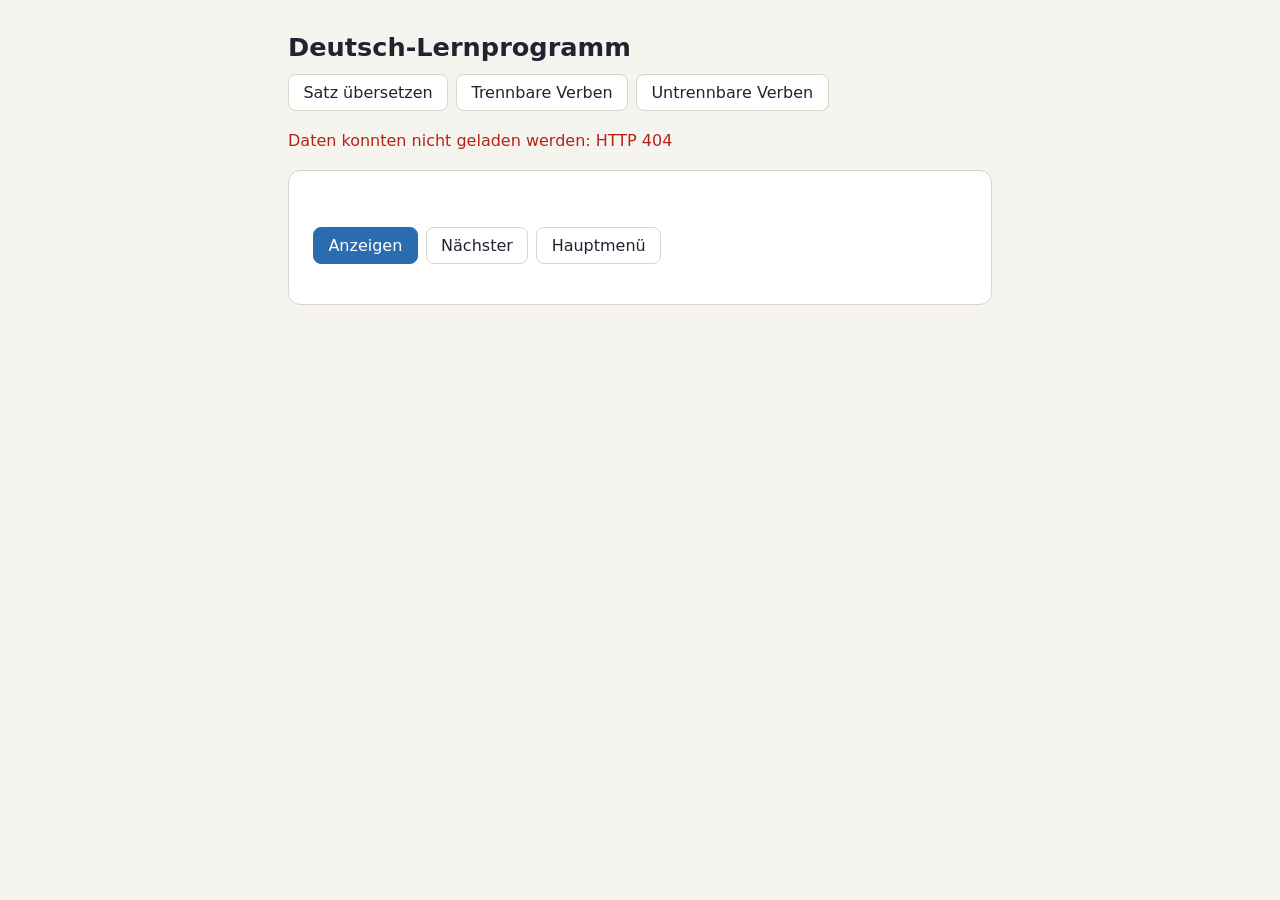
==== ui/index.html @ 7cc459c2 "Add browser UI for the German practice modes Sentence translation and separable/inseparable verb pra" ====
<!DOCTYPE html>
<html lang="de">
<head>
  <meta charset="utf-8">
  <meta name="viewport" content="width=device-width, initial-scale=1">
  <title>Deutsch-Lernprogramm</title>
  <link rel="stylesheet" href="style.css">
</head>
<body>
  <main class="app">
    <header class="app-header">
      <h1>Deutsch-Lernprogramm</h1>
      <nav id="menu" class="menu" aria-label="Hauptmenü">
        <button type="button" data-mode="sentence">Satz übersetzen</button>
        <button type="button" data-mode="separable">Trennbare Verben</button>
        <button type="button" data-mode="inseparable">Untrennbare Verben</button>
      </nav>
    </header>

    <p id="status" class="status" role="status">Lade Daten …</p>

    <section id="practice" class="card" hidden>
      <p id="mode-title" class="mode-title"></p>
      <p id="prompt" class="prompt"></p>
      <div id="answer" class="answer" hidden></div>
      <div class="actions">
        <button type="button" id="reveal">Anzeigen</button>
        <button type="button" id="next">Nächster</button>
        <button type="button" id="home" class="ghost">Hauptmenü</button>
      </div>
      <p class="hint" id="hint"></p>
    </section>
  </main>
  <script src="app.js"></script>
</body>
</html>
---- ui/style.css ----
:root {
  --bg: #f6f4ef;
  --card: #ffffff;
  --ink: #1f2430;
  --muted: #6b7280;
  --accent: #2b6cb0;
  --accent-ink: #ffffff;
  --border: #d9d4c7;
  --de: #1d7a46;
  --en: #9a6700;
  font-family: system-ui, -apple-system, "Segoe UI", sans-serif;
}

* { box-sizing: border-box; }

body {
  margin: 0;
  min-height: 100vh;
  background: var(--bg);
  color: var(--ink);
  display: flex;
  justify-content: center;
  padding: 2rem 1rem;
}

.app {
  width: min(44rem, 100%);
  display: flex;
  flex-direction: column;
  gap: 1.25rem;
}

.app-header h1 {
  margin: 0 0 0.75rem;
  font-size: 1.6rem;
}

.menu {
  display: flex;
  flex-wrap: wrap;
  gap: 0.5rem;
}

button {
  font: inherit;
  padding: 0.5rem 0.9rem;
  border: 1px solid var(--border);
  border-radius: 0.5rem;
  background: var(--card);
  color: var(--ink);
  cursor: pointer;
}

button:hover { border-color: var(--accent); }

button:focus-visible {
  outline: 2px solid var(--accent);
  outline-offset: 2px;
}

button.ghost { background: transparent; }

.menu button[aria-current="true"] {
  background: var(--accent);
  border-color: var(--accent);
  color: var(--accent-ink);
}

.status {
  color: var(--muted);
  margin: 0;
}

.card {
  background: var(--card);
  border: 1px solid var(--border);
  border-radius: 0.75rem;
  padding: 1.5rem;
  display: flex;
  flex-direction: column;
  gap: 1rem;
}

.mode-title {
  margin: 0;
  color: var(--muted);
  font-size: 0.9rem;
  text-transform: uppercase;
  letter-spacing: 0.06em;
}

.prompt {
  margin: 0;
  font-size: 1.5rem;
  line-height: 1.4;
}

.prompt.sentence { color: var(--en); }
.prompt.verb { color: var(--de); }

.answer {
  border-left: 4px solid var(--accent);
  padding: 0.5rem 0.9rem;
  background: #f0f6fc;
  border-radius: 0.25rem;
}

.answer p { margin: 0.25rem 0; }
.answer .label { color: var(--muted); font-size: 0.85rem; }

.actions {
  display: flex;
  flex-wrap: wrap;
  gap: 0.5rem;
}

.actions button:first-child {
  background: var(--accent);
  border-color: var(--accent);
  color: var(--accent-ink);
}

.hint {
  margin: 0;
  color: var(--muted);
  font-size: 0.85rem;
}

.error {
  color: #b42318;
}
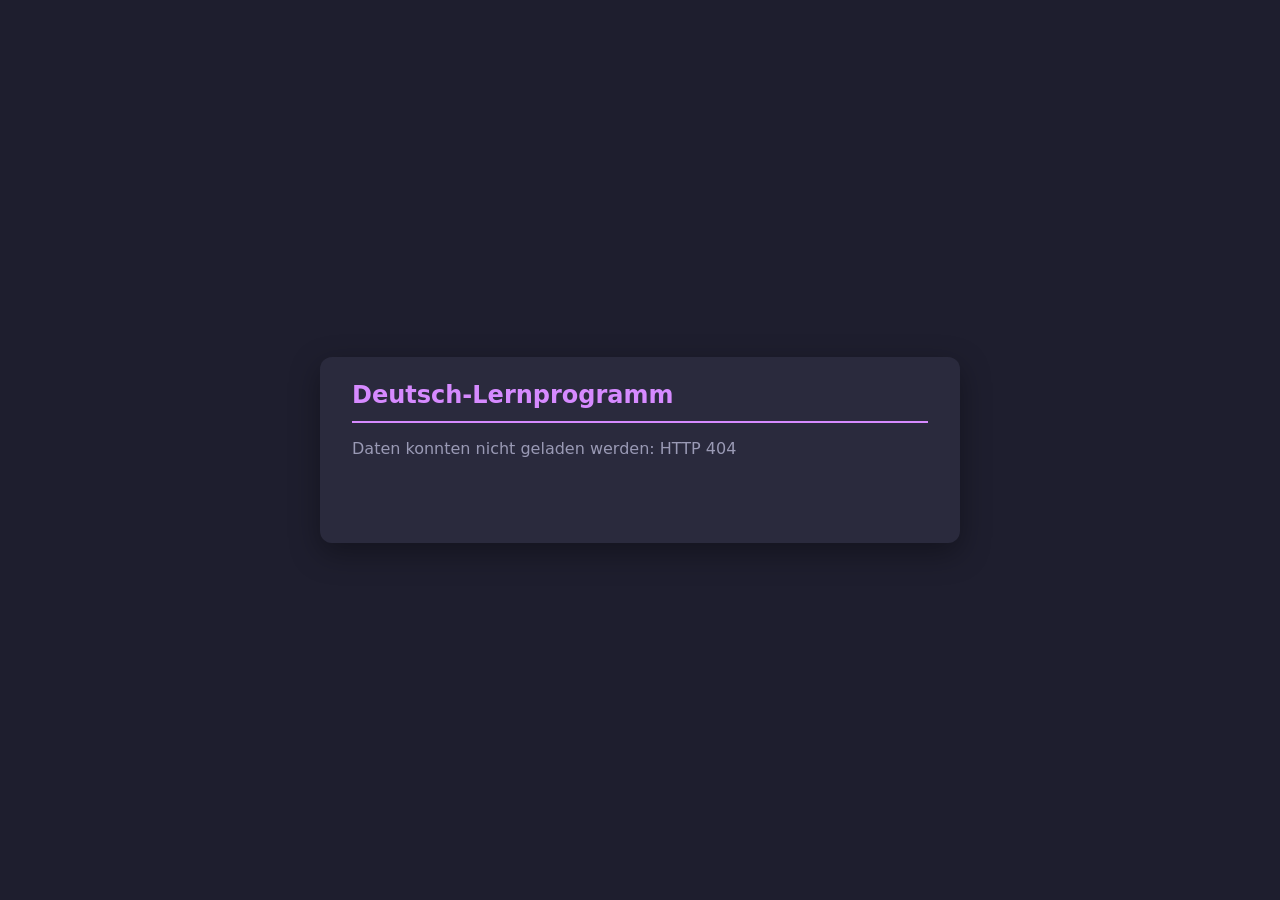
==== commit cbcd1a9b: "Add browser front-end mirroring the terminal practice modes Menu, sentence translation and verb dril" ====
--- a/ui/index.html
+++ b/ui/index.html
@@ -7,29 +7,56 @@
   <link rel="stylesheet" href="style.css">
 </head>
 <body>
-  <main class="app">
-    <header class="app-header">
+  <main class="card">
+    <header>
       <h1>Deutsch-Lernprogramm</h1>
-      <nav id="menu" class="menu" aria-label="Hauptmenü">
-        <button type="button" data-mode="sentence">Satz übersetzen</button>
-        <button type="button" data-mode="separable">Trennbare Verben</button>
-        <button type="button" data-mode="inseparable">Untrennbare Verben</button>
+      <nav id="nav" hidden>
+        <button type="button" data-action="menu" title="Hauptmenü (m)">Hauptmenü</button>
       </nav>
     </header>
 
-    <p id="status" class="status" role="status">Lade Daten …</p>
+    <p id="status" class="status">Lade Daten …</p>
 
-    <section id="practice" class="card" hidden>
-      <p id="mode-title" class="mode-title"></p>
-      <p id="prompt" class="prompt"></p>
-      <div id="answer" class="answer" hidden></div>
+    <section id="menu" hidden>
+      <p class="prompt">Wähle einen Modus:</p>
+      <div class="menu-grid">
+        <button type="button" data-mode="sentence" data-key="1">
+          <span class="key">1</span> Satz übersetzen
+        </button>
+        <button type="button" data-mode="separable" data-key="2">
+          <span class="key">2</span> Trennbare Verben lernen
+        </button>
+        <button type="button" data-mode="inseparable" data-key="3">
+          <span class="key">3</span> Untrennbare Verben lernen
+        </button>
+      </div>
+    </section>
+
+    <section id="sentence" hidden>
+      <p class="hint">n = nächster englischer Satz · t = deutsche Übersetzung · m = Hauptmenü</p>
+      <p class="word lang-en" id="sentence-en"></p>
+      <p class="word lang-de" id="sentence-de" hidden></p>
       <div class="actions">
-        <button type="button" id="reveal">Anzeigen</button>
-        <button type="button" id="next">Nächster</button>
-        <button type="button" id="home" class="ghost">Hauptmenü</button>
+        <button type="button" data-action="toggle-translation" title="Übersetzung (t)">Übersetzung anzeigen</button>
+        <button type="button" data-action="next-sentence" title="Nächster Satz (n)">Nächster Satz</button>
       </div>
-      <p class="hint" id="hint"></p>
     </section>
+
+    <section id="verb" hidden>
+      <p class="hint">b = Bedeutung · n = nächstes Verb · m = Hauptmenü</p>
+      <p class="heading" id="verb-title"></p>
+      <p class="word lang-de" id="verb-de"></p>
+      <div id="verb-answer" class="answer" hidden>
+        <p class="lang-en" id="verb-en"></p>
+        <p class="example" id="verb-example"></p>
+      </div>
+      <div class="actions">
+        <button type="button" data-action="toggle-meaning" title="Bedeutung (b)">Bedeutung anzeigen</button>
+        <button type="button" data-action="next-verb" title="Nächstes Verb (n)">Nächstes Verb</button>
+      </div>
+    </section>
+
+    <p id="message" class="message" role="status" aria-live="polite"></p>
   </main>
   <script src="app.js"></script>
 </body>
--- a/ui/style.css
+++ b/ui/style.css
@@ -1,14 +1,14 @@
 :root {
-  --bg: #f6f4ef;
-  --card: #ffffff;
-  --ink: #1f2430;
-  --muted: #6b7280;
-  --accent: #2b6cb0;
-  --accent-ink: #ffffff;
-  --border: #d9d4c7;
-  --de: #1d7a46;
-  --en: #9a6700;
-  font-family: system-ui, -apple-system, "Segoe UI", sans-serif;
+  --bg: #1e1e2e;
+  --card: #2a2a3d;
+  --text: #e6e6f0;
+  --muted: #9a9ab5;
+  --blue: #6aa9ff;
+  --green: #7fd67f;
+  --yellow: #f5d363;
+  --magenta: #d68aff;
+  --red: #ff7b7b;
+  --cyan: #6fd8e6;
 }
 
 * { box-sizing: border-box; }
@@ -16,116 +16,129 @@
 body {
   margin: 0;
   min-height: 100vh;
+  display: flex;
+  align-items: center;
+  justify-content: center;
+  padding: 1rem;
   background: var(--bg);
-  color: var(--ink);
-  display: flex;
-  justify-content: center;
-  padding: 2rem 1rem;
+  color: var(--text);
+  font-family: system-ui, -apple-system, "Segoe UI", sans-serif;
 }
 
-.app {
-  width: min(44rem, 100%);
-  display: flex;
-  flex-direction: column;
-  gap: 1.25rem;
+.card {
+  width: min(640px, 100%);
+  background: var(--card);
+  border-radius: 12px;
+  padding: 1.5rem 2rem 2rem;
+  box-shadow: 0 10px 30px rgba(0, 0, 0, 0.35);
 }
 
-.app-header h1 {
-  margin: 0 0 0.75rem;
-  font-size: 1.6rem;
+header {
+  display: flex;
+  justify-content: space-between;
+  align-items: center;
+  gap: 1rem;
+  border-bottom: 2px solid var(--magenta);
+  padding-bottom: 0.75rem;
+  margin-bottom: 1rem;
 }
 
-.menu {
-  display: flex;
-  flex-wrap: wrap;
-  gap: 0.5rem;
+h1 {
+  margin: 0;
+  font-size: 1.5rem;
+  color: var(--magenta);
+}
+
+.heading {
+  margin: 0 0 0.5rem;
+  color: var(--yellow);
+  font-weight: 600;
+}
+
+.prompt { color: var(--cyan); }
+
+.hint {
+  color: var(--cyan);
+  font-size: 0.9rem;
+  margin: 0 0 1rem;
+}
+
+.status, .message {
+  color: var(--muted);
+  min-height: 1.25em;
+}
+
+.message { color: var(--red); }
+
+.word {
+  font-size: 1.6rem;
+  line-height: 1.4;
+  margin: 1.5rem 0;
+  text-align: center;
+  overflow-wrap: anywhere;
+}
+
+.lang-en { color: var(--yellow); }
+.lang-de { color: var(--green); }
+
+.answer {
+  text-align: center;
+  margin-bottom: 1rem;
+}
+
+.answer .lang-en {
+  color: var(--blue);
+  font-size: 1.2rem;
+  font-weight: 600;
+}
+
+.example {
+  color: var(--muted);
+  font-style: italic;
+  margin: 0.5rem 0 0;
+}
+
+.menu-grid {
+  display: grid;
+  gap: 0.75rem;
+}
+
+.key {
+  display: inline-block;
+  min-width: 1.5rem;
+  text-align: center;
+  color: var(--green);
+  font-weight: 700;
+  margin-right: 0.5rem;
 }
 
 button {
   font: inherit;
-  padding: 0.5rem 0.9rem;
-  border: 1px solid var(--border);
-  border-radius: 0.5rem;
-  background: var(--card);
-  color: var(--ink);
+  color: var(--text);
+  background: #353550;
+  border: 1px solid #4a4a6a;
+  border-radius: 8px;
+  padding: 0.6rem 1rem;
   cursor: pointer;
+  text-align: left;
 }
 
-button:hover { border-color: var(--accent); }
-
-button:focus-visible {
-  outline: 2px solid var(--accent);
+button:hover, button:focus-visible {
+  background: #414165;
+  outline: 2px solid var(--blue);
   outline-offset: 2px;
 }
-
-button.ghost { background: transparent; }
-
-.menu button[aria-current="true"] {
-  background: var(--accent);
-  border-color: var(--accent);
-  color: var(--accent-ink);
-}
-
-.status {
-  color: var(--muted);
-  margin: 0;
-}
-
-.card {
-  background: var(--card);
-  border: 1px solid var(--border);
-  border-radius: 0.75rem;
-  padding: 1.5rem;
-  display: flex;
-  flex-direction: column;
-  gap: 1rem;
-}
-
-.mode-title {
-  margin: 0;
-  color: var(--muted);
-  font-size: 0.9rem;
-  text-transform: uppercase;
-  letter-spacing: 0.06em;
-}
-
-.prompt {
-  margin: 0;
-  font-size: 1.5rem;
-  line-height: 1.4;
-}
-
-.prompt.sentence { color: var(--en); }
-.prompt.verb { color: var(--de); }
-
-.answer {
-  border-left: 4px solid var(--accent);
-  padding: 0.5rem 0.9rem;
-  background: #f0f6fc;
-  border-radius: 0.25rem;
-}
-
-.answer p { margin: 0.25rem 0; }
-.answer .label { color: var(--muted); font-size: 0.85rem; }
 
 .actions {
   display: flex;
   flex-wrap: wrap;
-  gap: 0.5rem;
+  gap: 0.75rem;
+  justify-content: center;
 }
 
-.actions button:first-child {
-  background: var(--accent);
-  border-color: var(--accent);
-  color: var(--accent-ink);
+nav button {
+  padding: 0.35rem 0.75rem;
+  font-size: 0.9rem;
 }
 
-.hint {
-  margin: 0;
-  color: var(--muted);
-  font-size: 0.85rem;
-}
-
-.error {
-  color: #b42318;
-}
+[hidden] { display: none !important; }
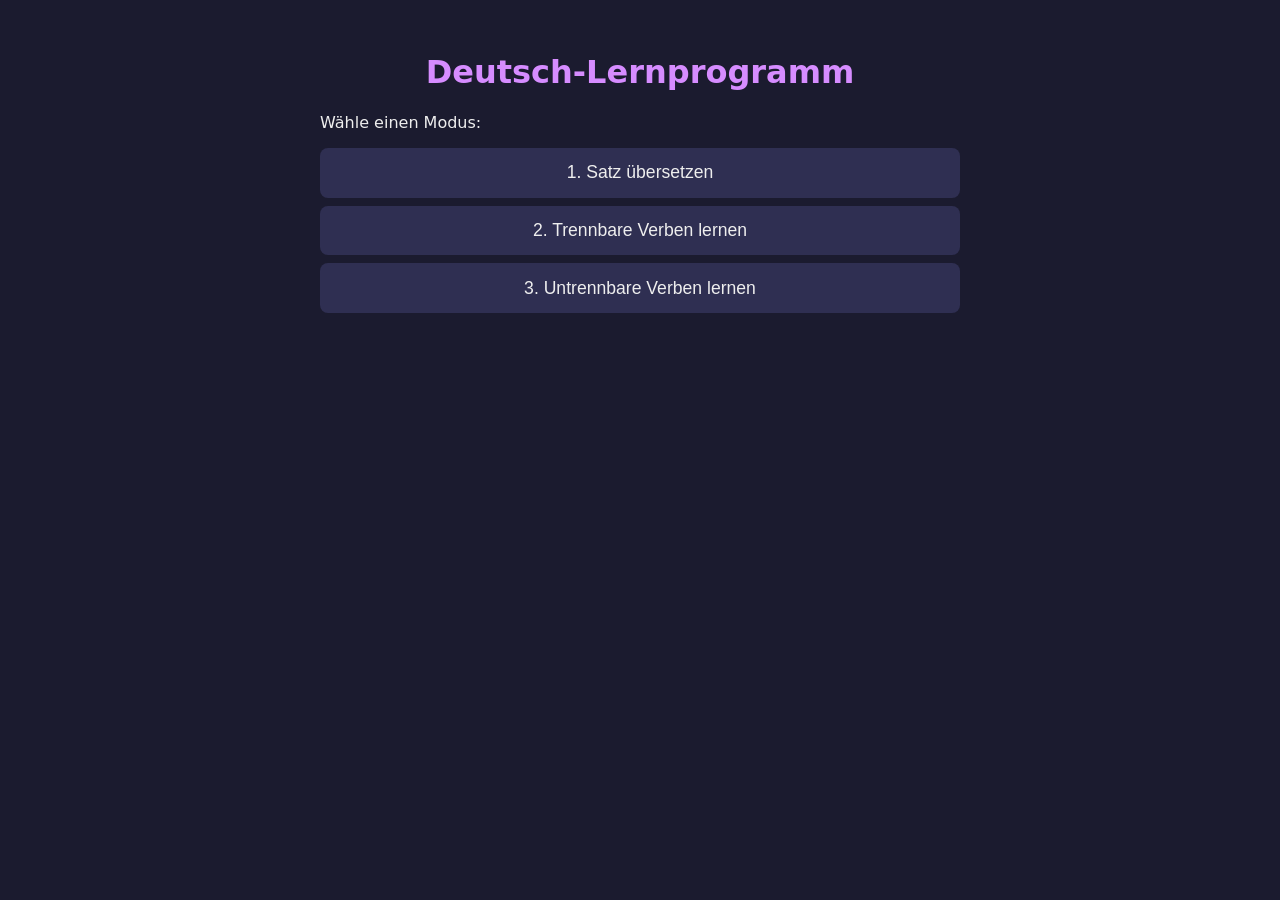
==== commit f85e78b1: "Add web UI for German practice Co-Authored-By: Claude Sonnet 5.5 <noreply@anthropic.com>" ====
--- a/ui/index.html
+++ b/ui/index.html
@@ -1,63 +1,82 @@
-<!DOCTYPE html>
+<!doctype html>
 <html lang="de">
 <head>
-  <meta charset="utf-8">
-  <meta name="viewport" content="width=device-width, initial-scale=1">
-  <title>Deutsch-Lernprogramm</title>
-  <link rel="stylesheet" href="style.css">
+<meta charset="utf-8">
+<meta name="viewport" content="width=device-width, initial-scale=1">
+<title>Deutsch-Lernprogramm</title>
+<style>
+  body { font-family: system-ui, sans-serif; background: #1b1b2f; color: #eee; margin: 0;
+         display: flex; justify-content: center; padding: 2rem 1rem; }
+  main { width: 100%; max-width: 640px; }
+  h1 { color: #d68cff; text-align: center; }
+  .menu button, .actions button { display: block; width: 100%; margin: .5rem 0; padding: .9rem;
+         font-size: 1.1rem; border: 0; border-radius: 8px; cursor: pointer; background: #2f2f52; color: #eee; }
+  .menu button:hover, .actions button:hover { background: #44447a; }
+  .actions { display: flex; gap: .5rem; }
+  .card { background: #26264a; border-radius: 12px; padding: 1.5rem; margin: 1rem 0; min-height: 4rem; }
+  .en { color: #ffd54f; font-size: 1.3rem; }
+  .de { color: #69f0ae; font-size: 1.3rem; margin-top: 1rem; }
+  .hint { color: #888; font-size: .85rem; text-align: center; }
+  [hidden] { display: none !important; }
+</style>
 </head>
 <body>
-  <main class="card">
-    <header>
-      <h1>Deutsch-Lernprogramm</h1>
-      <nav id="nav" hidden>
-        <button type="button" data-action="menu" title="Hauptmenü (m)">Hauptmenü</button>
-      </nav>
-    </header>
+<main>
+  <h1>Deutsch-Lernprogramm</h1>
+  <section id="menu" class="menu">
+    <p>Wähle einen Modus:</p>
+    <button data-mode="sentences">1. Satz übersetzen</button>
+    <button data-mode="separable">2. Trennbare Verben lernen</button>
+    <button data-mode="inseparable">3. Untrennbare Verben lernen</button>
+  </section>
+  <section id="practice" hidden>
+    <h2 id="title"></h2>
+    <div class="card"><div id="prompt" class="en"></div><div id="answer" class="de" hidden></div></div>
+    <div class="actions">
+      <button id="reveal"></button>
+      <button id="next">Nächster (n)</button>
+      <button id="back">Hauptmenü (m)</button>
+    </div>
+    <p class="hint">Tastatur: Leertaste/t/b = anzeigen, n = weiter, m = Menü</p>
+  </section>
+</main>
+<script>
+const TITLES = { sentences: "Übersetzungsübung", separable: "Trennbare Präfixe", inseparable: "Untrennbare Präfixe" };
+const $ = id => document.getElementById(id);
+let mode = null, item = null;
 
-    <p id="status" class="status">Lade Daten …</p>
+function esc(s) { const d = document.createElement("div"); d.textContent = s; return d.innerHTML; }
 
-    <section id="menu" hidden>
-      <p class="prompt">Wähle einen Modus:</p>
-      <div class="menu-grid">
-        <button type="button" data-mode="sentence" data-key="1">
-          <span class="key">1</span> Satz übersetzen
-        </button>
-        <button type="button" data-mode="separable" data-key="2">
-          <span class="key">2</span> Trennbare Verben lernen
-        </button>
-        <button type="button" data-mode="inseparable" data-key="3">
-          <span class="key">3</span> Untrennbare Verben lernen
-        </button>
-      </div>
-    </section>
+async function next() {
+  const r = await fetch("/api/random/" + mode);
+  item = await r.json();
+  $("answer").hidden = true;
+  $("prompt").textContent = mode === "sentences" ? "🇬🇧  " + item.english : "🇩🇪  " + item.german;
+  $("prompt").className = mode === "sentences" ? "en" : "de";
+}
+function reveal() {
+  if (!item) return;
+  $("answer").innerHTML = mode === "sentences" ? "🇩🇪  " + esc(item.german)
+    : "Bedeutung: " + esc(item.english) + "<br><br><small>Beispiel: " + esc(item.example) + "</small>";
+  $("answer").hidden = false;
+}
+function start(m) {
+  mode = m;
+  $("menu").hidden = true; $("practice").hidden = false;
+  $("title").textContent = TITLES[m];
+  $("reveal").textContent = m === "sentences" ? "Übersetzung (t)" : "Bedeutung (b)";
+  next();
+}
+function menu() { mode = null; $("menu").hidden = false; $("practice").hidden = true; }
 
-    <section id="sentence" hidden>
-      <p class="hint">n = nächster englischer Satz · t = deutsche Übersetzung · m = Hauptmenü</p>
-      <p class="word lang-en" id="sentence-en"></p>
-      <p class="word lang-de" id="sentence-de" hidden></p>
-      <div class="actions">
-        <button type="button" data-action="toggle-translation" title="Übersetzung (t)">Übersetzung anzeigen</button>
-        <button type="button" data-action="next-sentence" title="Nächster Satz (n)">Nächster Satz</button>
-      </div>
-    </section>
-
-    <section id="verb" hidden>
-      <p class="hint">b = Bedeutung · n = nächstes Verb · m = Hauptmenü</p>
-      <p class="heading" id="verb-title"></p>
-      <p class="word lang-de" id="verb-de"></p>
-      <div id="verb-answer" class="answer" hidden>
-        <p class="lang-en" id="verb-en"></p>
-        <p class="example" id="verb-example"></p>
-      </div>
-      <div class="actions">
-        <button type="button" data-action="toggle-meaning" title="Bedeutung (b)">Bedeutung anzeigen</button>
-        <button type="button" data-action="next-verb" title="Nächstes Verb (n)">Nächstes Verb</button>
-      </div>
-    </section>
-
-    <p id="message" class="message" role="status" aria-live="polite"></p>
-  </main>
-  <script src="app.js"></script>
+document.querySelectorAll("[data-mode]").forEach(b => b.onclick = () => start(b.dataset.mode));
+$("reveal").onclick = reveal; $("next").onclick = next; $("back").onclick = menu;
+document.addEventListener("keydown", e => {
+  if (!mode) return;
+  if ("tb ".includes(e.key.toLowerCase())) { e.preventDefault(); reveal(); }
+  else if (e.key.toLowerCase() === "n") next();
+  else if (e.key.toLowerCase() === "m") menu();
+});
+</script>
 </body>
 </html>
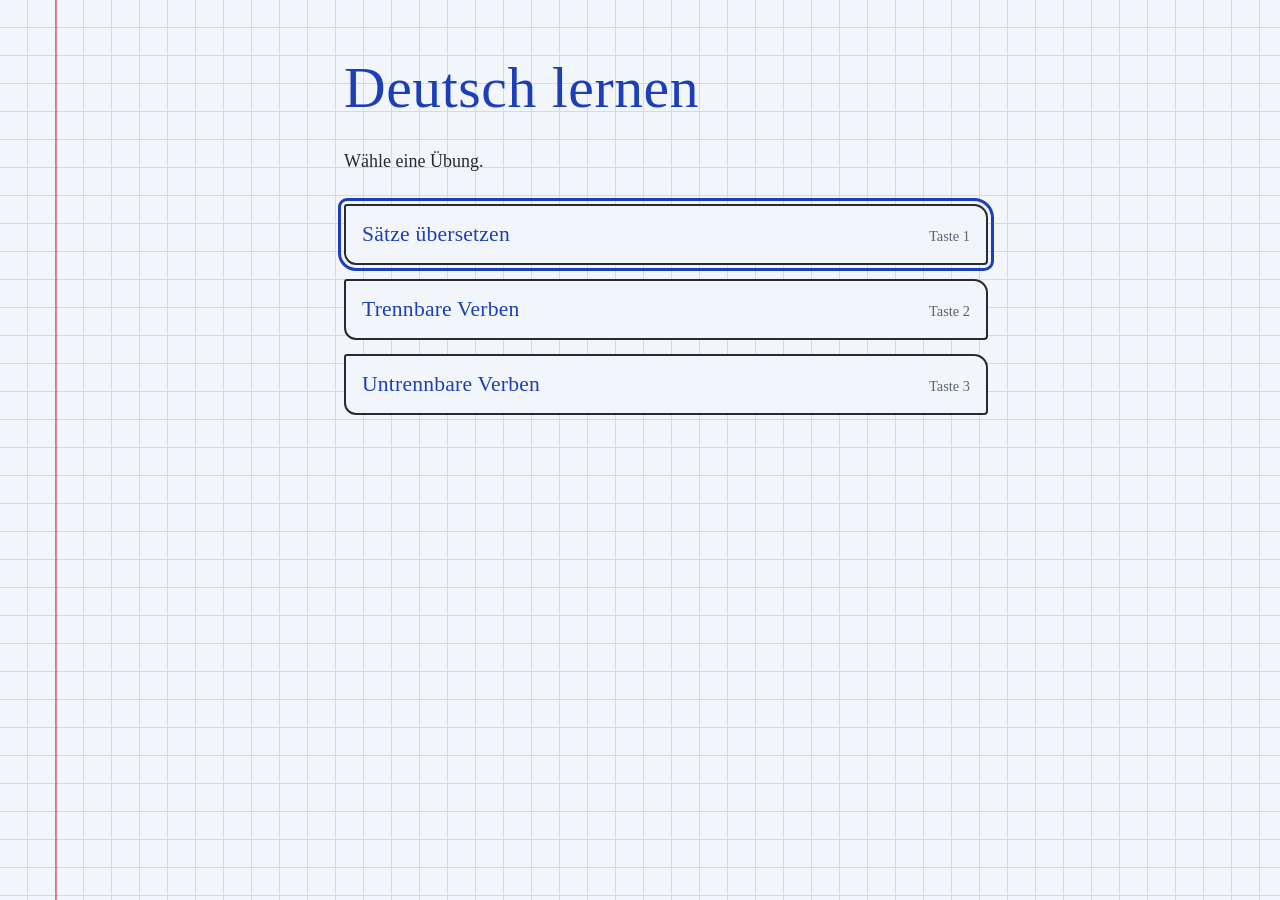
==== commit 8f57a178: "Add browser UI for German practice Co-Authored-By: Claude Sonnet 5.5 <noreply@anthropic.com>" ====
--- a/ui/index.html
+++ b/ui/index.html
@@ -5,78 +5,199 @@
 <meta name="viewport" content="width=device-width, initial-scale=1">
 <title>Deutsch-Lernprogramm</title>
 <style>
-  body { font-family: system-ui, sans-serif; background: #1b1b2f; color: #eee; margin: 0;
-         display: flex; justify-content: center; padding: 2rem 1rem; }
-  main { width: 100%; max-width: 640px; }
-  h1 { color: #d68cff; text-align: center; }
-  .menu button, .actions button { display: block; width: 100%; margin: .5rem 0; padding: .9rem;
-         font-size: 1.1rem; border: 0; border-radius: 8px; cursor: pointer; background: #2f2f52; color: #eee; }
-  .menu button:hover, .actions button:hover { background: #44447a; }
-  .actions { display: flex; gap: .5rem; }
-  .card { background: #26264a; border-radius: 12px; padding: 1.5rem; margin: 1rem 0; min-height: 4rem; }
-  .en { color: #ffd54f; font-size: 1.3rem; }
-  .de { color: #69f0ae; font-size: 1.3rem; margin-top: 1rem; }
-  .hint { color: #888; font-size: .85rem; text-align: center; }
-  [hidden] { display: none !important; }
+  :root {
+    --paper: #f2f6fb;
+    --grid: #cfdbea;
+    --ink: #1c3fb8;
+    --graphite: #262a33;
+    --pen: #d62839;
+    --marker: #f6cf3c;
+    --cell: 28px;
+  }
+  * { box-sizing: border-box; }
+  html { min-height: 100%; }
+  body {
+    margin: 0; min-height: 100vh; color: var(--graphite);
+    font: 18px/1.6 "Iowan Old Style", "Palatino Linotype", Palatino, Georgia, serif;
+    background-color: var(--paper);
+    background-image:
+      linear-gradient(var(--grid) 1px, transparent 1px),
+      linear-gradient(90deg, var(--grid) 1px, transparent 1px);
+    background-size: var(--cell) var(--cell);
+    background-position: -1px -1px;
+  }
+  /* Rand wie im Schulheft: red margin line */
+  body::before {
+    content: ""; position: fixed; inset: 0 auto 0 calc(var(--cell) * 2 - 1px);
+    width: 2px; background: var(--pen); opacity: .55; pointer-events: none;
+  }
+  main { max-width: 46rem; margin: 0 auto; padding: calc(var(--cell) * 2) 1.25rem calc(var(--cell) * 3) 4.5rem; }
+  h1, h2, .hand {
+    font-family: "Segoe Print", "Bradley Hand", "Comic Sans MS", "Marker Felt", cursive;
+    color: var(--ink); font-weight: 400; letter-spacing: .01em;
+  }
+  h1 { font-size: clamp(2.2rem, 7vw, 3.6rem); line-height: 1.1; margin: 0 0 var(--cell); }
+  h2 { font-size: 1.5rem; margin: 0 0 var(--cell); line-height: var(--cell); }
+  p { margin: 0 0 var(--cell); }
+
+  .menu { display: grid; gap: 14px; padding: 0; margin: 0; list-style: none; }
+  button { font: inherit; color: inherit; cursor: pointer; }
+  .menu button {
+    width: 100%; text-align: left; padding: .7rem 1rem; background: var(--paper);
+    border: 2px solid var(--graphite); border-radius: 3px 14px 4px 12px;
+    display: flex; justify-content: space-between; align-items: baseline; gap: 1rem;
+    transition: transform .12s, box-shadow .12s;
+  }
+  .menu button:hover { transform: translate(-2px,-2px); box-shadow: 4px 4px 0 var(--ink); }
+  .menu small { color: #5b6272; font-size: .9rem; }
+  .menu .hand { font-size: 1.35rem; }
+
+  :focus-visible { outline: 3px solid var(--ink); outline-offset: 3px; }
+
+  .back { background: none; border: 0; padding: 0; margin-bottom: var(--cell); color: var(--ink); text-decoration: underline; text-underline-offset: 4px; }
+
+  .prompt { font-size: clamp(1.4rem, 4.5vw, 2rem); line-height: calc(var(--cell) * 1.5); margin: 0 0 var(--cell); }
+  .prefix { background: linear-gradient(transparent 55%, var(--marker) 55% 92%, transparent 92%); }
+  .sep { color: var(--pen); }
+  .answer {
+    min-height: calc(var(--cell) * 3); margin: 0 0 var(--cell);
+    font-family: "Segoe Print", "Bradley Hand", "Comic Sans MS", "Marker Felt", cursive;
+    color: var(--ink); font-size: clamp(1.25rem, 4vw, 1.7rem); line-height: calc(var(--cell) * 1.5);
+  }
+  .answer[hidden] { display: block; visibility: hidden; }
+  .answer:not([hidden]) { animation: write .5s steps(24) both; }
+  .answer .note { display: block; color: var(--graphite); font-family: inherit; font-size: 1rem; margin-top: .25rem; }
+  .answer .note b { color: var(--pen); font-weight: 400; }
+  @keyframes write { from { clip-path: inset(0 100% 0 0); } to { clip-path: inset(0 0 0 0); } }
+
+  .actions { display: flex; flex-wrap: wrap; gap: 12px; }
+  .actions button {
+    padding: .5rem 1rem; background: var(--paper); border: 2px solid var(--graphite);
+    border-radius: 3px 12px 3px 12px;
+  }
+  .actions button.primary { background: var(--ink); border-color: var(--ink); color: #fff; }
+  kbd { font: inherit; font-size: .85em; border-bottom: 2px solid currentColor; padding: 0 .15em; margin-left: .35em; opacity: .8; }
+  .err { color: var(--pen); }
+  @media (max-width: 520px) {
+    body::before { left: 30px; } main { padding-left: 46px; }
+  }
+  @media (prefers-reduced-motion: reduce) {
+    .answer:not([hidden]) { animation: none; }
+    .menu button { transition: none; }
+  }
 </style>
 </head>
 <body>
-<main>
-  <h1>Deutsch-Lernprogramm</h1>
-  <section id="menu" class="menu">
-    <p>Wähle einen Modus:</p>
-    <button data-mode="sentences">1. Satz übersetzen</button>
-    <button data-mode="separable">2. Trennbare Verben lernen</button>
-    <button data-mode="inseparable">3. Untrennbare Verben lernen</button>
-  </section>
-  <section id="practice" hidden>
-    <h2 id="title"></h2>
-    <div class="card"><div id="prompt" class="en"></div><div id="answer" class="de" hidden></div></div>
-    <div class="actions">
-      <button id="reveal"></button>
-      <button id="next">Nächster (n)</button>
-      <button id="back">Hauptmenü (m)</button>
-    </div>
-    <p class="hint">Tastatur: Leertaste/t/b = anzeigen, n = weiter, m = Menü</p>
-  </section>
-</main>
+<main id="app" aria-live="polite"></main>
 <script>
-const TITLES = { sentences: "Übersetzungsübung", separable: "Trennbare Präfixe", inseparable: "Untrennbare Präfixe" };
-const $ = id => document.getElementById(id);
-let mode = null, item = null;
-
-function esc(s) { const d = document.createElement("div"); d.textContent = s; return d.innerHTML; }
-
-async function next() {
-  const r = await fetch("/api/random/" + mode);
-  item = await r.json();
-  $("answer").hidden = true;
-  $("prompt").textContent = mode === "sentences" ? "🇬🇧  " + item.english : "🇩🇪  " + item.german;
-  $("prompt").className = mode === "sentences" ? "en" : "de";
-}
+const app = document.getElementById('app');
+const files = {
+  sentences: '../data/sentences.tsv',
+  separable: '../data/separable-verbs.tsv',
+  inseparable: '../data/inseparable-verbs.tsv',
+};
+const data = {};
+let view = 'menu', current = null, revealed = false;
+
+const el = (html) => { app.innerHTML = html; };
+const esc = (s) => s.replace(/[&<>"]/g, c => ({'&':'&amp;','<':'&lt;','>':'&gt;','"':'&quot;'}[c]));
+const pick = (a) => a[Math.floor(Math.random() * a.length)];
+
+async function load(kind) {
+  if (data[kind]) return data[kind];
+  const res = await fetch(files[kind]);
+  if (!res.ok) throw new Error(files[kind]);
+  const rows = (await res.text()).split('\n')
+    .filter(l => l.trim() && !l.startsWith('#'))
+    .map(l => l.split('\t'));
+  // Some verb files carry a leading row number; drop it.
+  data[kind] = kind === 'sentences'
+    ? rows.filter(r => r.length >= 2)
+    : rows.map(r => /^\d+$/.test(r[0]) ? r.slice(1) : r).filter(r => r.length >= 2);
+  return data[kind];
+}
+
+function menu() {
+  view = 'menu';
+  el(`<h1>Deutsch lernen</h1>
+  <p>Wähle eine Übung.</p>
+  <ul class="menu">
+    <li><button data-go="sentences"><span class="hand">Sätze übersetzen</span><small>Taste 1</small></button></li>
+    <li><button data-go="separable"><span class="hand">Trennbare Verben</span><small>Taste 2</small></button></li>
+    <li><button data-go="inseparable"><span class="hand">Untrennbare Verben</span><small>Taste 3</small></button></li>
+  </ul>`);
+  app.querySelector('button').focus();
+}
+
+// Prefix list for highlighting the verb prefix.
+const PREFIXES = ['zurück','zusammen','vorbei','weiter','heraus','herein','hinaus','hinein','fest','statt','teil','weg','auf','aus','an','ab','bei','ein','mit','nach','vor','zu','um','durch','über','unter','wieder','be','emp','ent','er','ge','miss','ver','zer'];
+function splitPrefix(verb) {
+  const p = PREFIXES.filter(x => verb.startsWith(x) && verb.length > x.length + 2)
+                    .sort((a, b) => b.length - a.length)[0];
+  return p ? `<span class="prefix">${esc(p)}</span>${esc(verb.slice(p.length))}` : esc(verb);
+}
+
+async function practice(kind) {
+  view = kind; revealed = false;
+  let items;
+  try { items = await load(kind); }
+  catch (e) { el(`<button class="back" data-go="menu">Hauptmenü</button><p class="err">Datei nicht gefunden: ${esc(String(e.message))}. Starte die Oberfläche mit ./german-ui.sh.</p>`); return; }
+  current = pick(items);
+  render(kind);
+}
+
+function render(kind) {
+  const back = `<button class="back" data-go="menu">← Hauptmenü <kbd>m</kbd></button>`;
+  if (kind === 'sentences') {
+    const [en, de] = current;
+    el(`${back}<h2>Übersetze ins Deutsche</h2>
+      <p class="prompt">${esc(en)}</p>
+      <div class="answer" ${revealed ? '' : 'hidden'}>${esc(de)}</div>
+      <div class="actions">
+        <button data-act="reveal" class="${revealed ? '' : 'primary'}">Übersetzung zeigen<kbd>t</kbd></button>
+        <button data-act="next" class="${revealed ? 'primary' : ''}">Nächster Satz<kbd>n</kbd></button>
+      </div>`);
+  } else {
+    const [verb, meaning, example = ''] = current;
+    const title = kind === 'separable' ? 'Trennbare Verben' : 'Untrennbare Verben';
+    el(`${back}<h2>${title}</h2>
+      <p class="prompt">${splitPrefix(verb)}</p>
+      <div class="answer" ${revealed ? '' : 'hidden'}>${esc(meaning)}
+        <span class="note">${esc(example)}</span></div>
+      <div class="actions">
+        <button data-act="reveal" class="${revealed ? '' : 'primary'}">Bedeutung zeigen<kbd>b</kbd></button>
+        <button data-act="next" class="${revealed ? 'primary' : ''}">Nächstes Verb<kbd>n</kbd></button>
+      </div>`);
+  }
+}
+
 function reveal() {
-  if (!item) return;
-  $("answer").innerHTML = mode === "sentences" ? "🇩🇪  " + esc(item.german)
-    : "Bedeutung: " + esc(item.english) + "<br><br><small>Beispiel: " + esc(item.example) + "</small>";
-  $("answer").hidden = false;
-}
-function start(m) {
-  mode = m;
-  $("menu").hidden = true; $("practice").hidden = false;
-  $("title").textContent = TITLES[m];
-  $("reveal").textContent = m === "sentences" ? "Übersetzung (t)" : "Bedeutung (b)";
-  next();
-}
-function menu() { mode = null; $("menu").hidden = false; $("practice").hidden = true; }
-
-document.querySelectorAll("[data-mode]").forEach(b => b.onclick = () => start(b.dataset.mode));
-$("reveal").onclick = reveal; $("next").onclick = next; $("back").onclick = menu;
-document.addEventListener("keydown", e => {
-  if (!mode) return;
-  if ("tb ".includes(e.key.toLowerCase())) { e.preventDefault(); reveal(); }
-  else if (e.key.toLowerCase() === "n") next();
-  else if (e.key.toLowerCase() === "m") menu();
+  if (revealed) return;
+  revealed = true;
+  const a = app.querySelector('.answer');
+  a.hidden = false;
+  app.querySelector('[data-act=reveal]').classList.remove('primary');
+  app.querySelector('[data-act=next]').classList.add('primary');
+}
+
+app.addEventListener('click', (e) => {
+  const b = e.target.closest('button'); if (!b) return;
+  if (b.dataset.go) return b.dataset.go === 'menu' ? menu() : practice(b.dataset.go);
+  if (b.dataset.act === 'reveal') reveal();
+  if (b.dataset.act === 'next') practice(view);
 });
+
+document.addEventListener('keydown', (e) => {
+  if (e.ctrlKey || e.metaKey || e.altKey) return;
+  const k = e.key.toLowerCase();
+  if (view === 'menu') {
+    ({ '1': 'sentences', '2': 'separable', '3': 'inseparable' })[k] && practice(({ '1': 'sentences', '2': 'separable', '3': 'inseparable' })[k]);
+  } else if (k === 'm') menu();
+  else if (k === 'n') practice(view);
+  else if (k === 't' || k === 'b') reveal();
+});
+
+menu();
 </script>
 </body>
 </html>
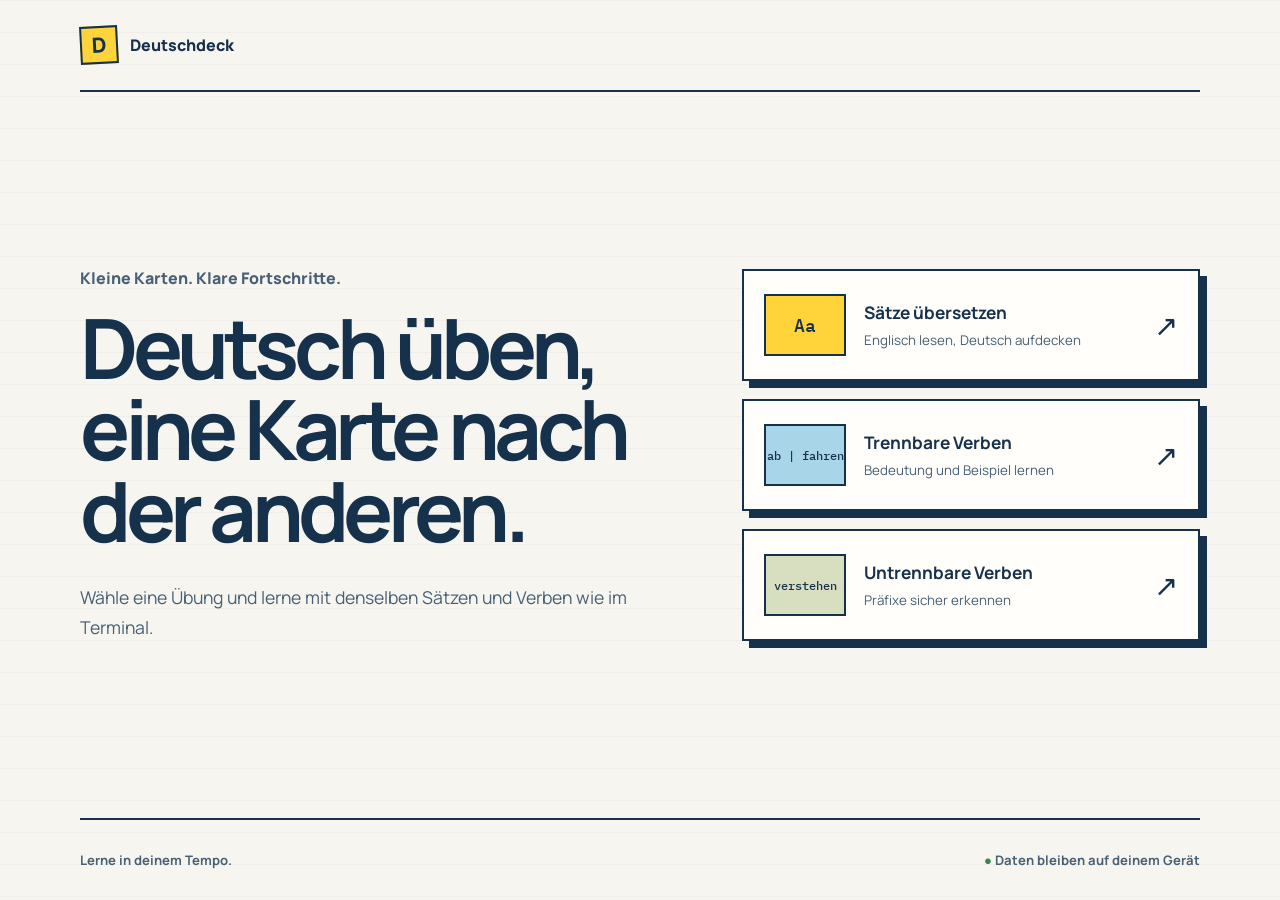
==== commit 4bb94244: "feat(ui): add German practice interface" ====
--- a/ui/index.html
+++ b/ui/index.html
@@ -1,203 +1,81 @@
 <!doctype html>
 <html lang="de">
-<head>
-<meta charset="utf-8">
-<meta name="viewport" content="width=device-width, initial-scale=1">
-<title>Deutsch-Lernprogramm</title>
-<style>
-  :root {
-    --paper: #f2f6fb;
-    --grid: #cfdbea;
-    --ink: #1c3fb8;
-    --graphite: #262a33;
-    --pen: #d62839;
-    --marker: #f6cf3c;
-    --cell: 28px;
-  }
-  * { box-sizing: border-box; }
-  html { min-height: 100%; }
-  body {
-    margin: 0; min-height: 100vh; color: var(--graphite);
-    font: 18px/1.6 "Iowan Old Style", "Palatino Linotype", Palatino, Georgia, serif;
-    background-color: var(--paper);
-    background-image:
-      linear-gradient(var(--grid) 1px, transparent 1px),
-      linear-gradient(90deg, var(--grid) 1px, transparent 1px);
-    background-size: var(--cell) var(--cell);
-    background-position: -1px -1px;
-  }
-  /* Rand wie im Schulheft: red margin line */
-  body::before {
-    content: ""; position: fixed; inset: 0 auto 0 calc(var(--cell) * 2 - 1px);
-    width: 2px; background: var(--pen); opacity: .55; pointer-events: none;
-  }
-  main { max-width: 46rem; margin: 0 auto; padding: calc(var(--cell) * 2) 1.25rem calc(var(--cell) * 3) 4.5rem; }
-  h1, h2, .hand {
-    font-family: "Segoe Print", "Bradley Hand", "Comic Sans MS", "Marker Felt", cursive;
-    color: var(--ink); font-weight: 400; letter-spacing: .01em;
-  }
-  h1 { font-size: clamp(2.2rem, 7vw, 3.6rem); line-height: 1.1; margin: 0 0 var(--cell); }
-  h2 { font-size: 1.5rem; margin: 0 0 var(--cell); line-height: var(--cell); }
-  p { margin: 0 0 var(--cell); }
+  <head>
+    <meta charset="utf-8">
+    <meta name="viewport" content="width=device-width, initial-scale=1">
+    <meta name="theme-color" content="#15314b">
+    <title>Deutschdeck — German practice</title>
+    <link rel="stylesheet" href="styles.css">
+    <script src="app.js" defer></script>
+  </head>
+  <body>
+    <header class="site-header">
+      <a class="brand" href="#" aria-label="Deutschdeck home">
+        <span class="brand-mark" aria-hidden="true">D</span>
+        <span>Deutschdeck</span>
+      </a>
+      <button class="text-button" id="change-mode" type="button" hidden>Modus wechseln</button>
+    </header>
 
-  .menu { display: grid; gap: 14px; padding: 0; margin: 0; list-style: none; }
-  button { font: inherit; color: inherit; cursor: pointer; }
-  .menu button {
-    width: 100%; text-align: left; padding: .7rem 1rem; background: var(--paper);
-    border: 2px solid var(--graphite); border-radius: 3px 14px 4px 12px;
-    display: flex; justify-content: space-between; align-items: baseline; gap: 1rem;
-    transition: transform .12s, box-shadow .12s;
-  }
-  .menu button:hover { transform: translate(-2px,-2px); box-shadow: 4px 4px 0 var(--ink); }
-  .menu small { color: #5b6272; font-size: .9rem; }
-  .menu .hand { font-size: 1.35rem; }
+    <main>
+      <section class="welcome" id="welcome" aria-labelledby="welcome-title">
+        <div class="welcome-copy">
+          <p class="intro">Kleine Karten. Klare Fortschritte.</p>
+          <h1 id="welcome-title">Deutsch üben,<br>eine Karte nach der anderen.</h1>
+          <p class="lede">Wähle eine Übung und lerne mit denselben Sätzen und Verben wie im Terminal.</p>
+        </div>
 
-  :focus-visible { outline: 3px solid var(--ink); outline-offset: 3px; }
+        <div class="mode-list" aria-label="Übungsmodus wählen">
+          <button class="mode-card" type="button" data-mode="sentences">
+            <span class="mode-icon" aria-hidden="true">Aa</span>
+            <span class="mode-copy"><strong>Sätze übersetzen</strong><small>Englisch lesen, Deutsch aufdecken</small></span>
+            <span class="mode-arrow" aria-hidden="true">↗</span>
+          </button>
+          <button class="mode-card" type="button" data-mode="separable">
+            <span class="mode-icon split" aria-hidden="true">ab | fahren</span>
+            <span class="mode-copy"><strong>Trennbare Verben</strong><small>Bedeutung und Beispiel lernen</small></span>
+            <span class="mode-arrow" aria-hidden="true">↗</span>
+          </button>
+          <button class="mode-card" type="button" data-mode="inseparable">
+            <span class="mode-icon joined" aria-hidden="true">verstehen</span>
+            <span class="mode-copy"><strong>Untrennbare Verben</strong><small>Präfixe sicher erkennen</small></span>
+            <span class="mode-arrow" aria-hidden="true">↗</span>
+          </button>
+        </div>
+      </section>
 
-  .back { background: none; border: 0; padding: 0; margin-bottom: var(--cell); color: var(--ink); text-decoration: underline; text-underline-offset: 4px; }
+      <section class="practice" id="practice" hidden aria-live="polite">
+        <div class="practice-heading">
+          <div>
+            <p class="mode-name" id="mode-name"></p>
+            <h1 id="practice-title">Was heißt das auf Deutsch?</h1>
+          </div>
+          <p class="counter"><span id="seen-count">1</span> geübt</p>
+        </div>
 
-  .prompt { font-size: clamp(1.4rem, 4.5vw, 2rem); line-height: calc(var(--cell) * 1.5); margin: 0 0 var(--cell); }
-  .prefix { background: linear-gradient(transparent 55%, var(--marker) 55% 92%, transparent 92%); }
-  .sep { color: var(--pen); }
-  .answer {
-    min-height: calc(var(--cell) * 3); margin: 0 0 var(--cell);
-    font-family: "Segoe Print", "Bradley Hand", "Comic Sans MS", "Marker Felt", cursive;
-    color: var(--ink); font-size: clamp(1.25rem, 4vw, 1.7rem); line-height: calc(var(--cell) * 1.5);
-  }
-  .answer[hidden] { display: block; visibility: hidden; }
-  .answer:not([hidden]) { animation: write .5s steps(24) both; }
-  .answer .note { display: block; color: var(--graphite); font-family: inherit; font-size: 1rem; margin-top: .25rem; }
-  .answer .note b { color: var(--pen); font-weight: 400; }
-  @keyframes write { from { clip-path: inset(0 100% 0 0); } to { clip-path: inset(0 0 0 0); } }
+        <article class="study-card" id="study-card">
+          <div class="card-front">
+            <p class="language-label" id="prompt-label">Englisch</p>
+            <p class="prompt" id="prompt"></p>
+          </div>
+          <div class="answer-panel" id="answer-panel" hidden>
+            <p class="language-label" id="answer-label">Deutsch</p>
+            <p class="answer" id="answer"></p>
+            <p class="example" id="example" hidden></p>
+          </div>
+        </article>
 
-  .actions { display: flex; flex-wrap: wrap; gap: 12px; }
-  .actions button {
-    padding: .5rem 1rem; background: var(--paper); border: 2px solid var(--graphite);
-    border-radius: 3px 12px 3px 12px;
-  }
-  .actions button.primary { background: var(--ink); border-color: var(--ink); color: #fff; }
-  kbd { font: inherit; font-size: .85em; border-bottom: 2px solid currentColor; padding: 0 .15em; margin-left: .35em; opacity: .8; }
-  .err { color: var(--pen); }
-  @media (max-width: 520px) {
-    body::before { left: 30px; } main { padding-left: 46px; }
-  }
-  @media (prefers-reduced-motion: reduce) {
-    .answer:not([hidden]) { animation: none; }
-    .menu button { transition: none; }
-  }
-</style>
-</head>
-<body>
-<main id="app" aria-live="polite"></main>
-<script>
-const app = document.getElementById('app');
-const files = {
-  sentences: '../data/sentences.tsv',
-  separable: '../data/separable-verbs.tsv',
-  inseparable: '../data/inseparable-verbs.tsv',
-};
-const data = {};
-let view = 'menu', current = null, revealed = false;
+        <div class="controls">
+          <button class="primary-button" id="reveal" type="button">Antwort zeigen <kbd>Leertaste</kbd></button>
+          <button class="next-button" id="next" type="button">Nächste Karte <kbd>N</kbd></button>
+        </div>
+        <p class="error" id="error" role="alert" hidden></p>
+      </section>
+    </main>
 
-const el = (html) => { app.innerHTML = html; };
-const esc = (s) => s.replace(/[&<>"]/g, c => ({'&':'&amp;','<':'&lt;','>':'&gt;','"':'&quot;'}[c]));
-const pick = (a) => a[Math.floor(Math.random() * a.length)];
-
-async function load(kind) {
-  if (data[kind]) return data[kind];
-  const res = await fetch(files[kind]);
-  if (!res.ok) throw new Error(files[kind]);
-  const rows = (await res.text()).split('\n')
-    .filter(l => l.trim() && !l.startsWith('#'))
-    .map(l => l.split('\t'));
-  // Some verb files carry a leading row number; drop it.
-  data[kind] = kind === 'sentences'
-    ? rows.filter(r => r.length >= 2)
-    : rows.map(r => /^\d+$/.test(r[0]) ? r.slice(1) : r).filter(r => r.length >= 2);
-  return data[kind];
-}
-
-function menu() {
-  view = 'menu';
-  el(`<h1>Deutsch lernen</h1>
-  <p>Wähle eine Übung.</p>
-  <ul class="menu">
-    <li><button data-go="sentences"><span class="hand">Sätze übersetzen</span><small>Taste 1</small></button></li>
-    <li><button data-go="separable"><span class="hand">Trennbare Verben</span><small>Taste 2</small></button></li>
-    <li><button data-go="inseparable"><span class="hand">Untrennbare Verben</span><small>Taste 3</small></button></li>
-  </ul>`);
-  app.querySelector('button').focus();
-}
-
-// Prefix list for highlighting the verb prefix.
-const PREFIXES = ['zurück','zusammen','vorbei','weiter','heraus','herein','hinaus','hinein','fest','statt','teil','weg','auf','aus','an','ab','bei','ein','mit','nach','vor','zu','um','durch','über','unter','wieder','be','emp','ent','er','ge','miss','ver','zer'];
-function splitPrefix(verb) {
-  const p = PREFIXES.filter(x => verb.startsWith(x) && verb.length > x.length + 2)
-                    .sort((a, b) => b.length - a.length)[0];
-  return p ? `<span class="prefix">${esc(p)}</span>${esc(verb.slice(p.length))}` : esc(verb);
-}
-
-async function practice(kind) {
-  view = kind; revealed = false;
-  let items;
-  try { items = await load(kind); }
-  catch (e) { el(`<button class="back" data-go="menu">Hauptmenü</button><p class="err">Datei nicht gefunden: ${esc(String(e.message))}. Starte die Oberfläche mit ./german-ui.sh.</p>`); return; }
-  current = pick(items);
-  render(kind);
-}
-
-function render(kind) {
-  const back = `<button class="back" data-go="menu">← Hauptmenü <kbd>m</kbd></button>`;
-  if (kind === 'sentences') {
-    const [en, de] = current;
-    el(`${back}<h2>Übersetze ins Deutsche</h2>
-      <p class="prompt">${esc(en)}</p>
-      <div class="answer" ${revealed ? '' : 'hidden'}>${esc(de)}</div>
-      <div class="actions">
-        <button data-act="reveal" class="${revealed ? '' : 'primary'}">Übersetzung zeigen<kbd>t</kbd></button>
-        <button data-act="next" class="${revealed ? 'primary' : ''}">Nächster Satz<kbd>n</kbd></button>
-      </div>`);
-  } else {
-    const [verb, meaning, example = ''] = current;
-    const title = kind === 'separable' ? 'Trennbare Verben' : 'Untrennbare Verben';
-    el(`${back}<h2>${title}</h2>
-      <p class="prompt">${splitPrefix(verb)}</p>
-      <div class="answer" ${revealed ? '' : 'hidden'}>${esc(meaning)}
-        <span class="note">${esc(example)}</span></div>
-      <div class="actions">
-        <button data-act="reveal" class="${revealed ? '' : 'primary'}">Bedeutung zeigen<kbd>b</kbd></button>
-        <button data-act="next" class="${revealed ? 'primary' : ''}">Nächstes Verb<kbd>n</kbd></button>
-      </div>`);
-  }
-}
-
-function reveal() {
-  if (revealed) return;
-  revealed = true;
-  const a = app.querySelector('.answer');
-  a.hidden = false;
-  app.querySelector('[data-act=reveal]').classList.remove('primary');
-  app.querySelector('[data-act=next]').classList.add('primary');
-}
-
-app.addEventListener('click', (e) => {
-  const b = e.target.closest('button'); if (!b) return;
-  if (b.dataset.go) return b.dataset.go === 'menu' ? menu() : practice(b.dataset.go);
-  if (b.dataset.act === 'reveal') reveal();
-  if (b.dataset.act === 'next') practice(view);
-});
-
-document.addEventListener('keydown', (e) => {
-  if (e.ctrlKey || e.metaKey || e.altKey) return;
-  const k = e.key.toLowerCase();
-  if (view === 'menu') {
-    ({ '1': 'sentences', '2': 'separable', '3': 'inseparable' })[k] && practice(({ '1': 'sentences', '2': 'separable', '3': 'inseparable' })[k]);
-  } else if (k === 'm') menu();
-  else if (k === 'n') practice(view);
-  else if (k === 't' || k === 'b') reveal();
-});
-
-menu();
-</script>
-</body>
+    <footer>
+      <p>Lerne in deinem Tempo.</p>
+      <p><span aria-hidden="true">●</span> Daten bleiben auf deinem Gerät</p>
+    </footer>
+  </body>
 </html>
--- a/ui/styles.css
+++ b/ui/styles.css
@@ -0,0 +1,116 @@
+@import url('https://fonts.googleapis.com/css2?family=IBM+Plex+Mono:wght@500&family=Manrope:wght@400;600;700;800&display=swap');
+
+:root {
+  --ink: #15314b;
+  --ink-soft: #476076;
+  --paper: #f7f5ef;
+  --white: #fffefa;
+  --yellow: #ffd43b;
+  --blue: #a9d5e8;
+  --red: #bd3e3e;
+  --line: #15314b;
+  font-family: "Manrope", sans-serif;
+  color: var(--ink);
+  background: var(--paper);
+  font-synthesis: none;
+}
+
+* { box-sizing: border-box; }
+
+body {
+  min-height: 100vh;
+  margin: 0;
+  display: flex;
+  flex-direction: column;
+  background-image: linear-gradient(rgba(21, 49, 75, .035) 1px, transparent 1px);
+  background-size: 100% 32px;
+}
+
+button, a { font: inherit; }
+button { color: inherit; }
+button:focus-visible, a:focus-visible { outline: 4px solid var(--blue); outline-offset: 4px; }
+
+.site-header, main, footer { width: min(1120px, calc(100% - 40px)); margin-inline: auto; }
+
+.site-header {
+  min-height: 92px;
+  display: flex;
+  align-items: center;
+  justify-content: space-between;
+  border-bottom: 2px solid var(--line);
+}
+
+.brand { display: flex; align-items: center; gap: 12px; color: inherit; font-weight: 800; text-decoration: none; }
+.brand-mark { display: grid; place-items: center; width: 38px; height: 38px; background: var(--yellow); border: 2px solid var(--ink); font-size: 21px; transform: rotate(-3deg); }
+.text-button { border: 0; border-bottom: 2px solid currentColor; padding: 6px 0; background: transparent; cursor: pointer; font-weight: 700; }
+
+main { flex: 1; display: grid; align-items: center; padding-block: 70px; }
+
+.welcome { display: grid; grid-template-columns: minmax(0, 1.1fr) minmax(350px, .9fr); gap: clamp(48px, 8vw, 110px); align-items: center; }
+.intro, .mode-name { margin: 0 0 18px; font-weight: 800; color: var(--ink-soft); }
+h1 { margin: 0; max-width: 760px; font-size: clamp(3rem, 6.5vw, 6.4rem); line-height: .98; letter-spacing: -.065em; }
+.lede { max-width: 570px; margin: 32px 0 0; font-size: 1.1rem; line-height: 1.7; color: var(--ink-soft); }
+
+.mode-list { display: grid; gap: 18px; }
+.mode-card {
+  width: 100%; min-height: 112px; padding: 18px 20px;
+  display: grid; grid-template-columns: 82px 1fr auto; gap: 18px; align-items: center;
+  text-align: left; border: 2px solid var(--ink); background: var(--white); cursor: pointer;
+  box-shadow: 7px 7px 0 var(--ink); transition: transform 120ms ease, box-shadow 120ms ease;
+}
+.mode-card:hover { transform: translate(3px, 3px); box-shadow: 4px 4px 0 var(--ink); }
+.mode-icon { min-height: 62px; display: grid; place-items: center; background: var(--yellow); border: 2px solid var(--ink); font-family: "IBM Plex Mono", monospace; font-size: 1.15rem; font-weight: 500; }
+.mode-icon.split { background: var(--blue); font-size: .72rem; }
+.mode-icon.joined { background: #d8dfc1; font-size: .72rem; }
+.mode-copy { display: grid; gap: 7px; }
+.mode-copy strong { font-size: 1.08rem; }
+.mode-copy small { color: var(--ink-soft); line-height: 1.4; }
+.mode-arrow { font-size: 1.8rem; }
+
+.practice { width: min(800px, 100%); margin: 0 auto; }
+.practice-heading { display: flex; align-items: end; justify-content: space-between; gap: 30px; margin-bottom: 35px; }
+.practice-heading h1 { font-size: clamp(2.4rem, 6vw, 4.8rem); }
+.mode-name { margin-bottom: 12px; }
+.counter { flex: 0 0 auto; margin: 0 0 7px; font-weight: 700; }
+.counter span { font-family: "IBM Plex Mono", monospace; font-size: 1.45rem; }
+
+.study-card { background: var(--white); border: 2px solid var(--ink); box-shadow: 10px 10px 0 var(--ink); }
+.card-front, .answer-panel { padding: clamp(28px, 6vw, 58px); }
+.answer-panel { border-top: 2px dashed var(--ink); background: #fff8d9; }
+.language-label { margin: 0 0 18px; font-size: .84rem; font-weight: 800; color: var(--ink-soft); }
+.prompt, .answer { margin: 0; max-width: 680px; font-size: clamp(1.55rem, 3.5vw, 2.4rem); line-height: 1.35; font-weight: 700; letter-spacing: -.025em; }
+.answer { color: #174e37; }
+.example { margin: 22px 0 0; padding-top: 20px; border-top: 1px solid rgba(21,49,75,.25); font-size: 1.03rem; line-height: 1.6; }
+.example::before { content: "Beispiel: "; font-weight: 800; }
+
+.controls { display: grid; grid-template-columns: 1fr 1fr; gap: 16px; margin-top: 30px; }
+.controls button { min-height: 58px; padding: 14px 20px; border: 2px solid var(--ink); cursor: pointer; font-weight: 800; }
+.primary-button { background: var(--yellow); }
+.next-button { background: var(--white); }
+kbd { margin-left: 10px; padding: 3px 7px; border: 1px solid currentColor; border-radius: 3px; font-family: "IBM Plex Mono", monospace; font-size: .7rem; font-weight: 500; }
+.error { padding: 15px; border: 2px solid var(--red); color: var(--red); background: #fff0ed; }
+
+footer { min-height: 82px; display: flex; align-items: center; justify-content: space-between; gap: 20px; border-top: 2px solid var(--line); color: var(--ink-soft); font-size: .82rem; font-weight: 700; }
+footer span { color: #3a8558; }
+[hidden] { display: none !important; }
+
+@media (max-width: 760px) {
+  .site-header, main, footer { width: min(100% - 28px, 600px); }
+  .site-header { min-height: 74px; }
+  main { padding-block: 44px; align-items: start; }
+  .welcome { grid-template-columns: 1fr; gap: 42px; }
+  h1 { font-size: clamp(2.9rem, 14vw, 5rem); }
+  .lede { margin-top: 22px; }
+  .mode-card { grid-template-columns: 66px 1fr; box-shadow: 5px 5px 0 var(--ink); }
+  .mode-icon { min-height: 54px; }
+  .mode-arrow { display: none; }
+  .practice-heading { align-items: start; }
+  .counter { padding-top: 5px; }
+  .controls { grid-template-columns: 1fr; }
+  footer { min-height: 100px; flex-direction: column; justify-content: center; align-items: start; gap: 7px; }
+  footer p { margin: 0; }
+}
+
+@media (prefers-reduced-motion: reduce) {
+  *, *::before, *::after { scroll-behavior: auto !important; transition: none !important; }
+}
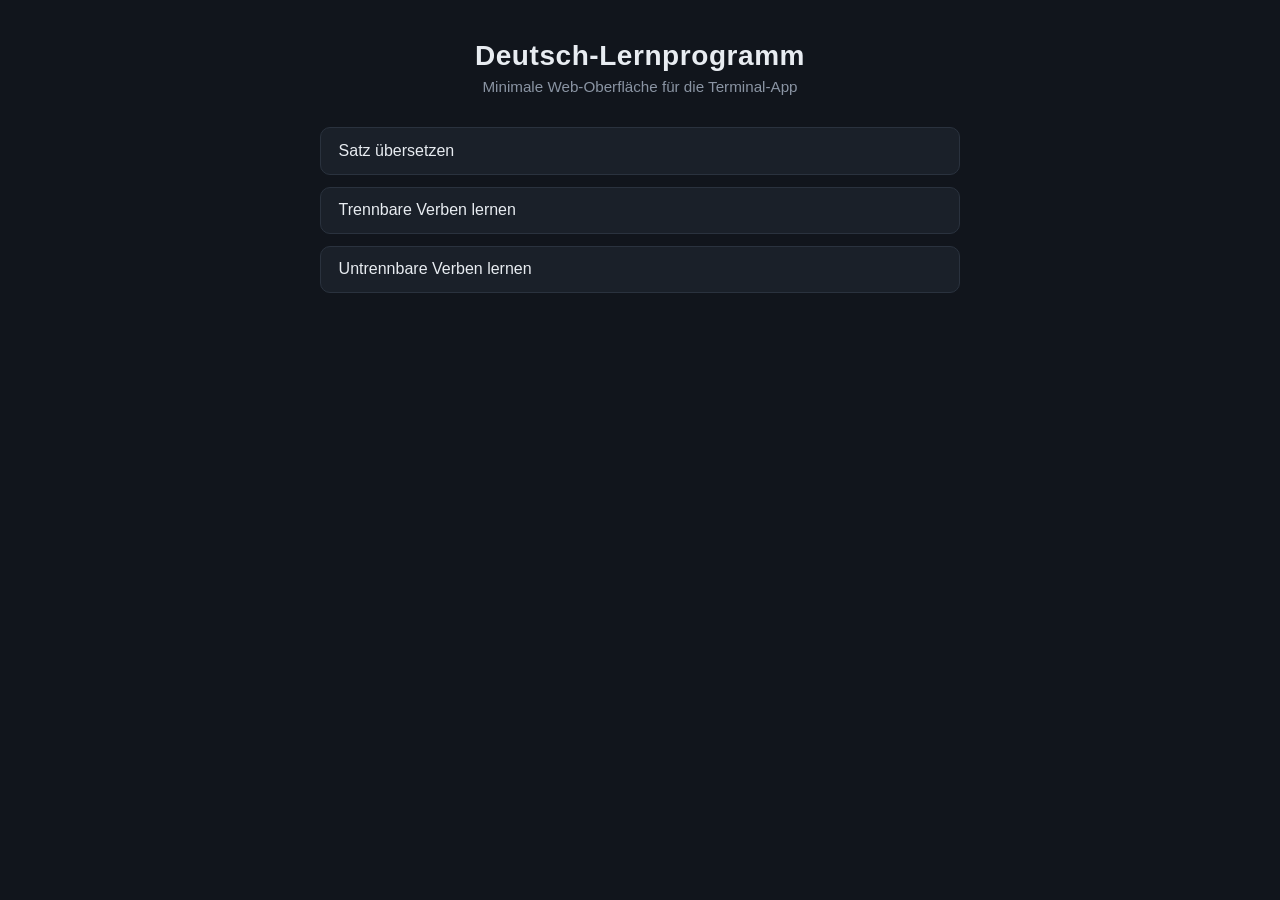
==== commit 756fc9d1: "Add minimal web UI for the German practice terminal app Adds ui/index.html, ui/app.js, and ui/styles" ====
--- a/ui/index.html
+++ b/ui/index.html
@@ -1,81 +1,45 @@
 <!doctype html>
 <html lang="de">
-  <head>
-    <meta charset="utf-8">
-    <meta name="viewport" content="width=device-width, initial-scale=1">
-    <meta name="theme-color" content="#15314b">
-    <title>Deutschdeck — German practice</title>
-    <link rel="stylesheet" href="styles.css">
-    <script src="app.js" defer></script>
-  </head>
-  <body>
-    <header class="site-header">
-      <a class="brand" href="#" aria-label="Deutschdeck home">
-        <span class="brand-mark" aria-hidden="true">D</span>
-        <span>Deutschdeck</span>
-      </a>
-      <button class="text-button" id="change-mode" type="button" hidden>Modus wechseln</button>
-    </header>
+<head>
+<meta charset="utf-8">
+<meta name="viewport" content="width=device-width, initial-scale=1">
+<title>Deutsch-Lernprogramm</title>
+<link rel="stylesheet" href="styles.css">
+</head>
+<body>
+<main class="app">
+  <header class="app-header">
+    <h1>Deutsch-Lernprogramm</h1>
+    <p class="subtitle">Minimale Web-Oberfläche für die Terminal-App</p>
+  </header>
 
-    <main>
-      <section class="welcome" id="welcome" aria-labelledby="welcome-title">
-        <div class="welcome-copy">
-          <p class="intro">Kleine Karten. Klare Fortschritte.</p>
-          <h1 id="welcome-title">Deutsch üben,<br>eine Karte nach der anderen.</h1>
-          <p class="lede">Wähle eine Übung und lerne mit denselben Sätzen und Verben wie im Terminal.</p>
-        </div>
+  <nav id="menu" class="menu" aria-label="Modus wählen">
+    <button class="menu-btn" data-mode="sentence">Satz übersetzen</button>
+    <button class="menu-btn" data-mode="separable">Trennbare Verben lernen</button>
+    <button class="menu-btn" data-mode="inseparable">Untrennbare Verben lernen</button>
+  </nav>
 
-        <div class="mode-list" aria-label="Übungsmodus wählen">
-          <button class="mode-card" type="button" data-mode="sentences">
-            <span class="mode-icon" aria-hidden="true">Aa</span>
-            <span class="mode-copy"><strong>Sätze übersetzen</strong><small>Englisch lesen, Deutsch aufdecken</small></span>
-            <span class="mode-arrow" aria-hidden="true">↗</span>
-          </button>
-          <button class="mode-card" type="button" data-mode="separable">
-            <span class="mode-icon split" aria-hidden="true">ab | fahren</span>
-            <span class="mode-copy"><strong>Trennbare Verben</strong><small>Bedeutung und Beispiel lernen</small></span>
-            <span class="mode-arrow" aria-hidden="true">↗</span>
-          </button>
-          <button class="mode-card" type="button" data-mode="inseparable">
-            <span class="mode-icon joined" aria-hidden="true">verstehen</span>
-            <span class="mode-copy"><strong>Untrennbare Verben</strong><small>Präfixe sicher erkennen</small></span>
-            <span class="mode-arrow" aria-hidden="true">↗</span>
-          </button>
-        </div>
-      </section>
+  <section id="practice" class="practice" hidden>
+    <button id="backBtn" class="back-btn">&larr; Hauptmenü</button>
+    <h2 id="practiceTitle"></h2>
 
-      <section class="practice" id="practice" hidden aria-live="polite">
-        <div class="practice-heading">
-          <div>
-            <p class="mode-name" id="mode-name"></p>
-            <h1 id="practice-title">Was heißt das auf Deutsch?</h1>
-          </div>
-          <p class="counter"><span id="seen-count">1</span> geübt</p>
-        </div>
+    <div class="card">
+      <p id="promptText" class="prompt"></p>
+      <div id="revealBox" class="reveal" hidden>
+        <p id="revealText"></p>
+        <p id="exampleText" class="example"></p>
+      </div>
+    </div>
 
-        <article class="study-card" id="study-card">
-          <div class="card-front">
-            <p class="language-label" id="prompt-label">Englisch</p>
-            <p class="prompt" id="prompt"></p>
-          </div>
-          <div class="answer-panel" id="answer-panel" hidden>
-            <p class="language-label" id="answer-label">Deutsch</p>
-            <p class="answer" id="answer"></p>
-            <p class="example" id="example" hidden></p>
-          </div>
-        </article>
+    <div class="controls">
+      <button id="revealBtn"></button>
+      <button id="nextBtn">Nächstes</button>
+    </div>
 
-        <div class="controls">
-          <button class="primary-button" id="reveal" type="button">Antwort zeigen <kbd>Leertaste</kbd></button>
-          <button class="next-button" id="next" type="button">Nächste Karte <kbd>N</kbd></button>
-        </div>
-        <p class="error" id="error" role="alert" hidden></p>
-      </section>
-    </main>
+    <p id="statusText" class="status" role="status"></p>
+  </section>
+</main>
 
-    <footer>
-      <p>Lerne in deinem Tempo.</p>
-      <p><span aria-hidden="true">●</span> Daten bleiben auf deinem Gerät</p>
-    </footer>
-  </body>
+<script src="app.js"></script>
+</body>
 </html>
--- a/ui/styles.css
+++ b/ui/styles.css
@@ -1,116 +1,162 @@
-@import url('https://fonts.googleapis.com/css2?family=IBM+Plex+Mono:wght@500&family=Manrope:wght@400;600;700;800&display=swap');
-
 :root {
-  --ink: #15314b;
-  --ink-soft: #476076;
-  --paper: #f7f5ef;
-  --white: #fffefa;
-  --yellow: #ffd43b;
-  --blue: #a9d5e8;
-  --red: #bd3e3e;
-  --line: #15314b;
-  font-family: "Manrope", sans-serif;
-  color: var(--ink);
-  background: var(--paper);
-  font-synthesis: none;
+  --bg: #11151c;
+  --panel: #1a2029;
+  --text: #e8ecf1;
+  --muted: #8a94a3;
+  --accent: #ffce00;
+  --accent-2: #4ea8de;
+  --ok: #4caf7d;
+  --danger: #e2574c;
+  --radius: 10px;
 }
 
-* { box-sizing: border-box; }
+* {
+  box-sizing: border-box;
+}
 
 body {
+  margin: 0;
   min-height: 100vh;
+  background: var(--bg);
+  color: var(--text);
+  font-family: -apple-system, BlinkMacSystemFont, "Segoe UI", Roboto, Helvetica, Arial, sans-serif;
+  display: flex;
+  justify-content: center;
+  padding: 2.5rem 1.25rem;
+}
+
+.app {
+  width: 100%;
+  max-width: 640px;
+}
+
+.app-header {
+  text-align: center;
+  margin-bottom: 2rem;
+}
+
+.app-header h1 {
   margin: 0;
+  font-size: 1.75rem;
+  letter-spacing: 0.02em;
+}
+
+.subtitle {
+  margin: 0.4rem 0 0;
+  color: var(--muted);
+  font-size: 0.95rem;
+}
+
+.menu {
   display: flex;
   flex-direction: column;
-  background-image: linear-gradient(rgba(21, 49, 75, .035) 1px, transparent 1px);
-  background-size: 100% 32px;
+  gap: 0.75rem;
 }
 
-button, a { font: inherit; }
-button { color: inherit; }
-button:focus-visible, a:focus-visible { outline: 4px solid var(--blue); outline-offset: 4px; }
-
-.site-header, main, footer { width: min(1120px, calc(100% - 40px)); margin-inline: auto; }
-
-.site-header {
-  min-height: 92px;
-  display: flex;
-  align-items: center;
-  justify-content: space-between;
-  border-bottom: 2px solid var(--line);
+.menu-btn,
+.controls button,
+.back-btn {
+  font-size: 1rem;
+  font-family: inherit;
+  border: none;
+  border-radius: var(--radius);
+  cursor: pointer;
+  padding: 0.85rem 1.1rem;
+  transition: transform 0.08s ease, opacity 0.15s ease;
 }
 
-.brand { display: flex; align-items: center; gap: 12px; color: inherit; font-weight: 800; text-decoration: none; }
-.brand-mark { display: grid; place-items: center; width: 38px; height: 38px; background: var(--yellow); border: 2px solid var(--ink); font-size: 21px; transform: rotate(-3deg); }
-.text-button { border: 0; border-bottom: 2px solid currentColor; padding: 6px 0; background: transparent; cursor: pointer; font-weight: 700; }
-
-main { flex: 1; display: grid; align-items: center; padding-block: 70px; }
-
-.welcome { display: grid; grid-template-columns: minmax(0, 1.1fr) minmax(350px, .9fr); gap: clamp(48px, 8vw, 110px); align-items: center; }
-.intro, .mode-name { margin: 0 0 18px; font-weight: 800; color: var(--ink-soft); }
-h1 { margin: 0; max-width: 760px; font-size: clamp(3rem, 6.5vw, 6.4rem); line-height: .98; letter-spacing: -.065em; }
-.lede { max-width: 570px; margin: 32px 0 0; font-size: 1.1rem; line-height: 1.7; color: var(--ink-soft); }
-
-.mode-list { display: grid; gap: 18px; }
-.mode-card {
-  width: 100%; min-height: 112px; padding: 18px 20px;
-  display: grid; grid-template-columns: 82px 1fr auto; gap: 18px; align-items: center;
-  text-align: left; border: 2px solid var(--ink); background: var(--white); cursor: pointer;
-  box-shadow: 7px 7px 0 var(--ink); transition: transform 120ms ease, box-shadow 120ms ease;
-}
-.mode-card:hover { transform: translate(3px, 3px); box-shadow: 4px 4px 0 var(--ink); }
-.mode-icon { min-height: 62px; display: grid; place-items: center; background: var(--yellow); border: 2px solid var(--ink); font-family: "IBM Plex Mono", monospace; font-size: 1.15rem; font-weight: 500; }
-.mode-icon.split { background: var(--blue); font-size: .72rem; }
-.mode-icon.joined { background: #d8dfc1; font-size: .72rem; }
-.mode-copy { display: grid; gap: 7px; }
-.mode-copy strong { font-size: 1.08rem; }
-.mode-copy small { color: var(--ink-soft); line-height: 1.4; }
-.mode-arrow { font-size: 1.8rem; }
-
-.practice { width: min(800px, 100%); margin: 0 auto; }
-.practice-heading { display: flex; align-items: end; justify-content: space-between; gap: 30px; margin-bottom: 35px; }
-.practice-heading h1 { font-size: clamp(2.4rem, 6vw, 4.8rem); }
-.mode-name { margin-bottom: 12px; }
-.counter { flex: 0 0 auto; margin: 0 0 7px; font-weight: 700; }
-.counter span { font-family: "IBM Plex Mono", monospace; font-size: 1.45rem; }
-
-.study-card { background: var(--white); border: 2px solid var(--ink); box-shadow: 10px 10px 0 var(--ink); }
-.card-front, .answer-panel { padding: clamp(28px, 6vw, 58px); }
-.answer-panel { border-top: 2px dashed var(--ink); background: #fff8d9; }
-.language-label { margin: 0 0 18px; font-size: .84rem; font-weight: 800; color: var(--ink-soft); }
-.prompt, .answer { margin: 0; max-width: 680px; font-size: clamp(1.55rem, 3.5vw, 2.4rem); line-height: 1.35; font-weight: 700; letter-spacing: -.025em; }
-.answer { color: #174e37; }
-.example { margin: 22px 0 0; padding-top: 20px; border-top: 1px solid rgba(21,49,75,.25); font-size: 1.03rem; line-height: 1.6; }
-.example::before { content: "Beispiel: "; font-weight: 800; }
-
-.controls { display: grid; grid-template-columns: 1fr 1fr; gap: 16px; margin-top: 30px; }
-.controls button { min-height: 58px; padding: 14px 20px; border: 2px solid var(--ink); cursor: pointer; font-weight: 800; }
-.primary-button { background: var(--yellow); }
-.next-button { background: var(--white); }
-kbd { margin-left: 10px; padding: 3px 7px; border: 1px solid currentColor; border-radius: 3px; font-family: "IBM Plex Mono", monospace; font-size: .7rem; font-weight: 500; }
-.error { padding: 15px; border: 2px solid var(--red); color: var(--red); background: #fff0ed; }
-
-footer { min-height: 82px; display: flex; align-items: center; justify-content: space-between; gap: 20px; border-top: 2px solid var(--line); color: var(--ink-soft); font-size: .82rem; font-weight: 700; }
-footer span { color: #3a8558; }
-[hidden] { display: none !important; }
-
-@media (max-width: 760px) {
-  .site-header, main, footer { width: min(100% - 28px, 600px); }
-  .site-header { min-height: 74px; }
-  main { padding-block: 44px; align-items: start; }
-  .welcome { grid-template-columns: 1fr; gap: 42px; }
-  h1 { font-size: clamp(2.9rem, 14vw, 5rem); }
-  .lede { margin-top: 22px; }
-  .mode-card { grid-template-columns: 66px 1fr; box-shadow: 5px 5px 0 var(--ink); }
-  .mode-icon { min-height: 54px; }
-  .mode-arrow { display: none; }
-  .practice-heading { align-items: start; }
-  .counter { padding-top: 5px; }
-  .controls { grid-template-columns: 1fr; }
-  footer { min-height: 100px; flex-direction: column; justify-content: center; align-items: start; gap: 7px; }
-  footer p { margin: 0; }
+.menu-btn {
+  background: var(--panel);
+  color: var(--text);
+  text-align: left;
+  border: 1px solid #2a323e;
 }
 
-@media (prefers-reduced-motion: reduce) {
-  *, *::before, *::after { scroll-behavior: auto !important; transition: none !important; }
+.menu-btn:hover {
+  border-color: var(--accent-2);
 }
+
+.menu-btn:active,
+.controls button:active,
+.back-btn:active {
+  transform: scale(0.98);
+}
+
+.back-btn {
+  background: none;
+  color: var(--muted);
+  padding: 0.4rem 0;
+  margin-bottom: 1rem;
+}
+
+.back-btn:hover {
+  color: var(--text);
+}
+
+.practice h2 {
+  margin: 0 0 1rem;
+  font-size: 1.25rem;
+}
+
+.card {
+  background: var(--panel);
+  border: 1px solid #2a323e;
+  border-radius: var(--radius);
+  padding: 1.75rem 1.5rem;
+  min-height: 7rem;
+}
+
+.prompt {
+  margin: 0;
+  font-size: 1.3rem;
+  line-height: 1.5;
+}
+
+.reveal {
+  margin-top: 1.25rem;
+  padding-top: 1.25rem;
+  border-top: 1px dashed #2a323e;
+}
+
+.reveal p {
+  margin: 0;
+}
+
+#revealText {
+  color: var(--accent);
+  font-size: 1.15rem;
+  font-weight: 600;
+}
+
+.example {
+  margin-top: 0.5rem;
+  color: var(--muted);
+  font-style: italic;
+}
+
+.controls {
+  display: flex;
+  gap: 0.75rem;
+  margin-top: 1.25rem;
+}
+
+.controls button {
+  flex: 1;
+}
+
+#revealBtn {
+  background: var(--accent-2);
+  color: #0a0f14;
+}
+
+#nextBtn {
+  background: var(--ok);
+  color: #0a0f14;
+}
+
+.status {
+  min-height: 1.2rem;
+  color: var(--danger);
+  font-size: 0.9rem;
+  margin-top: 0.75rem;
+}
